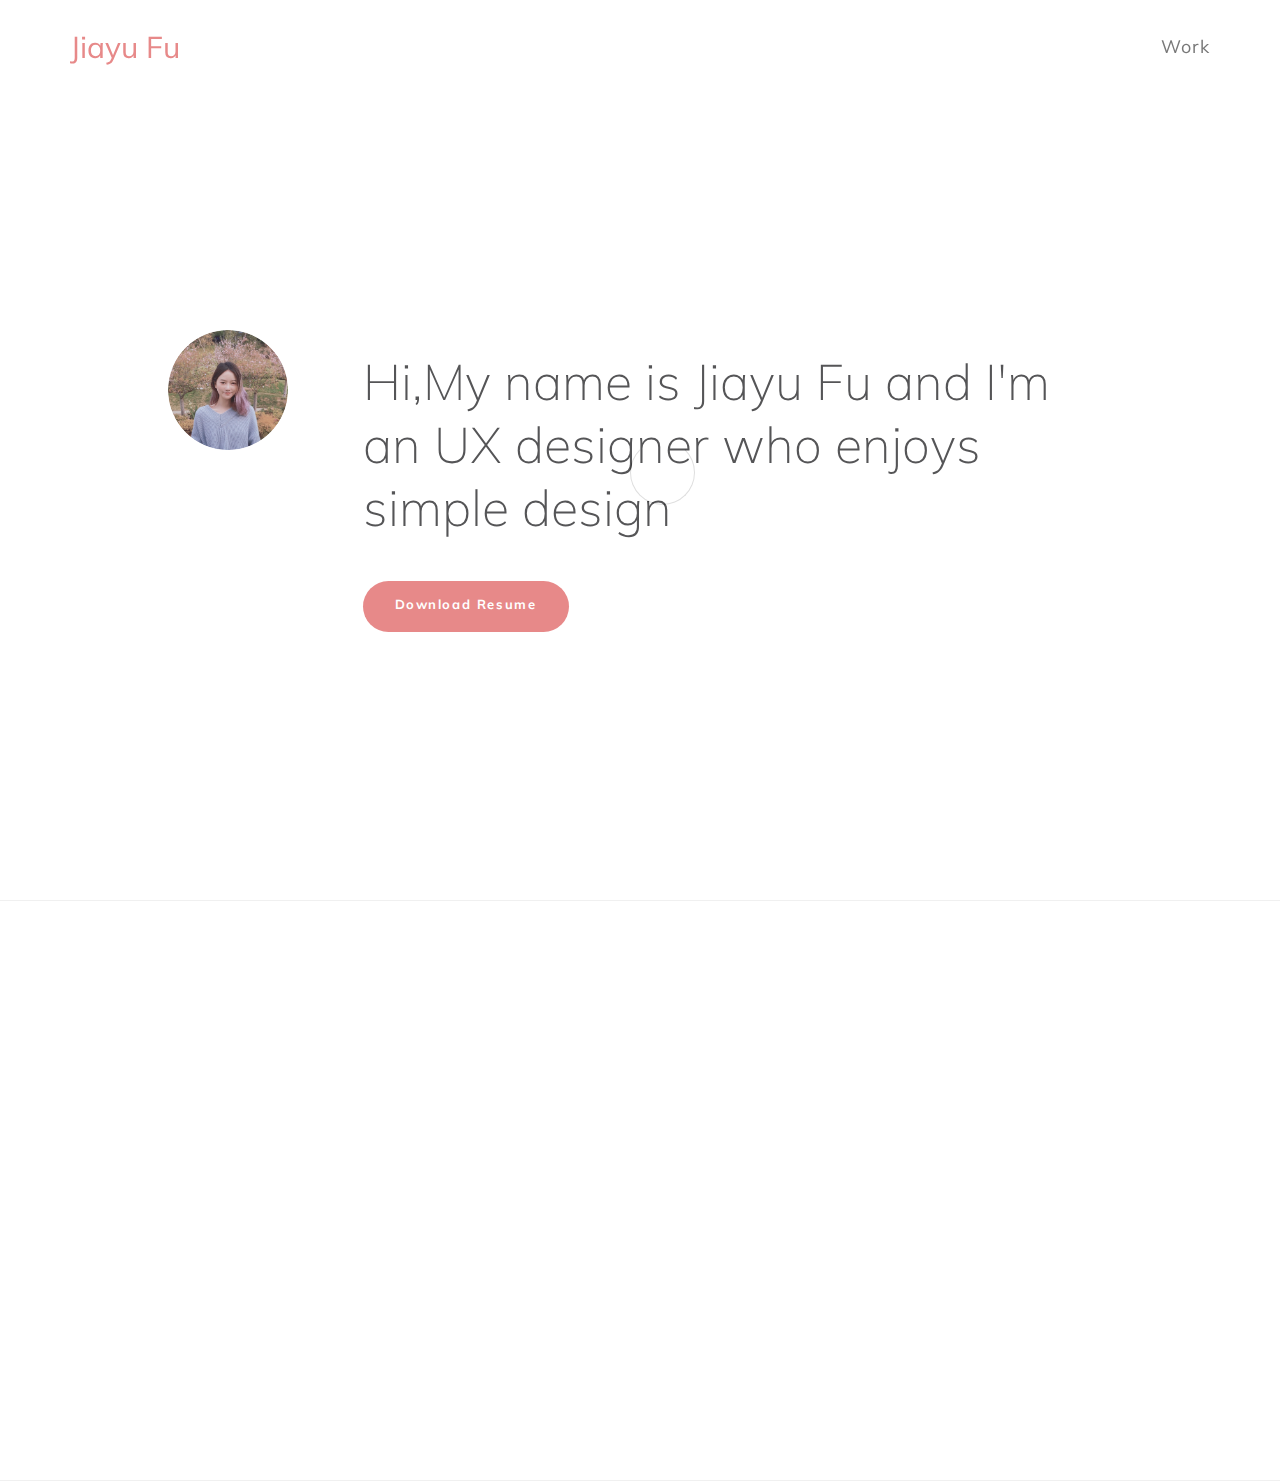
==== index.html @ b79676eb "good" ====
<!DOCTYPE html>
<html lang="en">
<head>

<meta charset="UTF-8">

<title>Jiayu Fu</title>

<meta http-equiv="X-UA-Compatible" content="IE=Edge">
<meta name="description" content="Personal Website Template">
<meta name="keywords" content="Personal, Website Template, Minimal HTML Template, Freelancer">
<meta name="author" content="khai tawng">
<meta name="viewport" content="width=device-width, initial-scale=1, maximum-scale=1">

<link rel="stylesheet" href="css/bootstrap.min.css">
<link rel="stylesheet" href="css/animate.css">
<link rel="stylesheet" href="css/magnific-popup.css">
<link rel="stylesheet" href="css/font-awesome.min.css">

<!-- Main css -->
<link rel="stylesheet" href="css/style.css">

</head>
<body data-spy="scroll" data-target=".navbar-collapse" data-offset="50">

<!-- PRE LOADER -->
<div class="preloader">
     <div class="spinner">
          <span class="spinner-rotate"></span>
     </div>
</div>


<!-- NAVIGATION SECTION -->
<div class="navbar custom-navbar navbar-fixed-top" role="navigation">
     <div class="container">

          <div class="navbar-header">
               <button class="navbar-toggle" data-toggle="collapse" data-target=".navbar-collapse">
                    <span class="icon icon-bar"></span>
                    <span class="icon icon-bar"></span>
                    <span class="icon icon-bar"></span>
               </button>
               <!-- lOGO TEXT HERE -->
               <a href="index.html" class="navbar-brand">Jiayu Fu</a>
          </div>

          <div class="collapse navbar-collapse">
               <ul class="nav navbar-nav navbar-right">
                    <li><a class="smoothScroll" href="#work">Work</a></li>
                    <!--<li><a class="smoothScroll" href="#about">resume</a></li>-->
               </ul>
          </div>

     </div>
</div>


<!-- HOME SECTION -->
<section id="home">

     <div class="container">
          <div class="row">
               <div class="col-md-offset-1 col-md-2 col-sm-3">
                    <img src="images/Mask Group.png" class="wow fadeInUp img-responsive img-circle" data-wow-delay="0.2s" alt="about image">
               </div>

               <div class="col-md-8 col-sm-8">
                    <h1 class="wow fadeInUp" data-wow-delay="0.6s">Hi,My name is Jiayu Fu and I'm an UX designer who enjoys simple design</h1>
                    <a href="JiayuFu resume2.pdf" class="wow fadeInUp btn btn-default section-btn" data-wow-delay="1s">Download Resume</a>
               </div>

          </div>
     </div>
</section>





<!-- WORK SECTION -->
<section id="work">
     <div class="container">
          <div class="row">

               <div class="col-md-12 col-sm-12">
                    <div class="wow fadeInUp section-title" data-wow-delay="0.2s">
                         <h2>My Works</h2>
                    </div>
               </div>

               <div class="wow fadeInUp col-md-3 col-sm-6" data-wow-delay="0.4s">
                    <!-- WORK THUMB -->
                    <div class="work-thumb">
                         <a href="starbucksapp.html">
                              <img src="images/MacBook Pro - 30 copy.png" class="img-responsive" alt="Work">
                         </a>
                    </div>
                    <h4>Starbucks Mobiel App</h4>
                    <p>Optimize the Loyalty Program Details Page</p>
               </div>

               <div class="wow fadeInUp col-md-3 col-sm-6" data-wow-delay="0.6s">
                    <!-- WORK THUMB -->
                    <div class="work-thumb">
                         <a href="images/MacBook Pro - 29 copy.png" class="image-popup">
                              <img src="images/MacBook Pro - 29 copy.png" class="img-responsive" alt="Work">
                         </a>
                    </div>
                    <h4>Outlook Mobiel App</h4>
                    <p>Add Sorting Options</p>
               </div>

               <div class="wow fadeInUp col-md-3 col-sm-6" data-wow-delay="0.8s">
                    <!-- WORK THUMB -->
                    <div class="work-thumb1">
                         <a>
                             <img src="images/MacBook Pro - 31 copy.png" class="img-responsive" alt="Work">
                         </a>
                    </div>
                    <h4>Live Class App</h4>
                    <p>Improve Students Engagement in a Mass Lecture </p>
                    <h6>In Progress</h6>
               </div>
          </div>
     </div>
</section>





<!-- SCRIPTS -->
<script src="js/jquery.js"></script>
<script src="js/bootstrap.min.js"></script>
<script src="js/smoothscroll.js"></script>
<script src="js/jquery.magnific-popup.min.js"></script>
<script src="js/magnific-popup-options.js"></script>
<script src="js/wow.min.js"></script>
<script src="js/custom.js"></script>

</body>
</html>
---- css/style.css ----
@import url('https://fonts.googleapis.com/css?family=Muli:200,300,400');

body {
  background: #ffffff;
  font-family: 'Muli', sans-serif;
  font-style: normal;
  font-weight: 300;
  overflow-x: hidden;
}

html, body {
  width: 100%;
  height: 100%;
}



/*---------------------------------------
  Typorgraphy              
-----------------------------------------*/

h1,h2,h3,h4,h5,h6 {
  font-style: normal;
  font-weight: 200;
  letter-spacing: 0px;
}

h1 {
  color: #3d3d3f;
  font-size: 50px;
  line-height: normal;
}

h2 {
  color: #575757;
  font-size: 40px;
  line-height: 52px;
  margin-top: 0px;
}

h4 {
  color: #525151;
  font-size: 16px;
  font-weight: bold;
}

h6 {
  color:#656565
}

p {
    color: #65b5ee;
    font-size: 16px;
    font-weight: 300;
    line-height: 25px;
    letter-spacing: 0.2px;
}

strong, span {
  color: #878787;
  font-weight: normal;
}



/*---------------------------------------
  Buttons               
-----------------------------------------*/

.section-btn {
  background: #e47878;
  border: none;
  border-radius: 50px;
  color: #ffffff;
  font-size: 13px;
  font-weight: bold;
  letter-spacing: 1.6px;
  padding: 14px 32px 18px 32px;
  margin-top: 32px;
  -webkit-transition: all ease-in-out 0.4s;
  transition: all ease-in-out 0.4s;
}

.section-btn:focus,
.section-btn:hover {
  background: #000000;
  color: #ffffff;
}

.copyrights{
	text-indent:-9999px;
	height:0;
	line-height:0;
	font-size:0;
	overflow:hidden;
}

/*---------------------------------------
    General               
-----------------------------------------*/

html{
  -webkit-font-smoothing: antialiased;
}

a {
  color: #575757;
  -webkit-transition: 0.5s;
  transition: 0.5s;
  text-decoration: none !important;
}

a:hover, a:active, a:focus {
  color: #000000;
  outline: none;
}

* {
  -webkit-box-sizing: border-box;
  box-sizing: border-box;
}

*:before,
*:after {
  -webkit-box-sizing: border-box;
  box-sizing: border-box;
}

.section-title {
  margin: 0;
  padding-bottom: 32px;
}

#about, #work,
#contact {
  position: relative;
  padding-top: 80px;
  padding-bottom: 80px;
}

#about img, #team img {
  border-radius: 5px;
}

#work {
  border-top: 1px solid #f0f0f0;
  border-bottom: 0.2px solid #f0f0f0;
}

#contact {
  text-align: center;
}



/*---------------------------------------
  Pre loader section              
-----------------------------------------*/

.preloader {
  position: fixed;
  top: 0;
  left: 0;
  width: 100%;
  height: 100%;
  z-index: 99999;
  display: flex;
  flex-flow: row nowrap;
  justify-content: center;
  align-items: center;
  background: none repeat scroll 0 0 #ffffff;
}

.spinner {
  border: 1px solid transparent;
  border-radius: 5px;
  position: relative;
}

.spinner:before {
  content: '';
  box-sizing: border-box;
  position: absolute;
  top: 50%;
  left: 50%;
  width: 65px;
  height: 65px;
  margin-top: -10px;
  margin-left: -10px;
  border-radius: 50%;
  border: 1px solid #000000;
  border-top-color: #f9f9f9;
  animation: spinner .9s linear infinite;
}

@-webkit-@keyframes spinner {
  to {transform: rotate(360deg);}
}

@keyframes spinner {
  to {transform: rotate(360deg);}
}



/*---------------------------------------
  Navigation section              
-----------------------------------------*/

.custom-navbar {
  border: none;
  margin-bottom: 0;
  background-color: #ffffff;
  padding-top: 22px;
}

.custom-navbar .navbar-brand {
  color: #e47878;
  font-weight: normal;
  font-size: 30px;
}

.custom-navbar .nav li a {
  font-size: 18px;
  font-weight: normal;
  color: #656565;
  letter-spacing: 1px;
  -webkit-transition: all ease-in-out 0.4s;
  transition: all ease-in-out 0.4s;
  padding: 0;
  margin: 15px;
}

.custom-navbar .navbar-nav > li > a:hover,
.custom-navbar .navbar-nav > li > a:focus {
  background-color: transparent;
  color: #e47878;
}

.custom-navbar .navbar-nav li a:after {
  content: "";
  position: absolute;
  display: block;
  width: 0px;
  height: 2px;
  margin: auto;
  background: transparent;
  transition: width .3s ease, background-color .3s ease;
}

.custom-navbar .navbar-nav li a:hover:after,
.custom-navbar .nav li.active > a:after {
  background: #e47878;
  color: #ffffff;
  width: 100%;
}

.custom-navbar .nav li.active > a {
  background-color: transparent;
  color: #454545;
}

.custom-navbar .navbar-toggle {
  border: none;
  padding-top: 12px;
}

.custom-navbar .navbar-toggle {
  background-color: transparent;
}

.custom-navbar .navbar-toggle .icon-bar {
  background: #000000;
  border-color: transparent;
}

@media(min-width:768px) {
    .custom-navbar {
      border-bottom: 0;
      background: 0 0; 
    }
    .custom-navbar.top-nav-collapse {
      background: #ffffff;
      box-shadow:0 40px 100px rgba(0,0,0,.2);
      padding: 10px 0;
    }

}



/*---------------------------------------
  Home section              
-----------------------------------------*/

#home {
  display: -webkit-box;
  display: -webkit-flex;
   display: -ms-flexbox;
  display: flex;
  -webkit-box-align: center;
  -webkit-align-items: center;
  -ms-flex-align: center;
   align-items: center;
  height: 100vh;
  position: relative;
  padding-top: 62px;
}

#home img {
  width: 120px;
  height: 120px;
}



/*---------------------------------------
  About section              
-----------------------------------------*/

#about .section-title {
  padding-bottom: 16px;
}

#about .col-md-4 a {
  width: 100px;
  height: 100px;
  display: inline-block;
  margin: 6px 6px 0px 0;
}

#about .about-thumb {
  margin-top: 22px;
}

#about .about-thumb strong {
  font-weight: normal;
  display: block;
  padding-top: 4px;
}





/*---------------------------------------
  Work section              
-----------------------------------------*/
#work {
  padding-left: 100px;
  padding-bottom: 100px;
  padding-top:100px;
}

#work .work-thumb {
  border-radius: 5px;
  margin-bottom: 15px;
  padding: 0;
  overflow: hidden;
  position: relative;
  top: 0;
  -webkit-transition: all ease-in-out 0.4s;
  transition: all ease-in-out 0.4s;
  
}

#work .work-thumb:hover {
  background: #ffffff;
  box-shadow: 0px 16px 22px 0px rgba(90, 91, 95, 0.3);
  top: -5px;
}


#work .work-thumb img {
  border-radius: 5px;


}







/*---------------------------------------
  Social icon             
-----------------------------------------*/

.social-icon {
  position: relative;
  padding: 0;
  margin: 0;
}

.social-icon li {
  display: inline-block;
  list-style: none;
}

.social-icon li a {
  background: #292929;
  border-radius: 100%;
  color: #ffffff;
  cursor: pointer;
  font-size: 16px;
  text-decoration: none;
  transition: all 0.4s ease-in-out;
  width: 30px;
  height: 30px;
  line-height: 30px;
  text-align: center;
  vertical-align: middle;
  position: relative;
  margin: 20px 6px 10px 6px;
}

.social-icon li a:hover {
  background: #d7b065;
  transform: scale(1.1);
}


/*---------------------------------------
  Mobile Responsive styles              
-----------------------------------------*/

@media (min-width: 768px) and (max-width: 1024px) {
  #home {
    height: 50vh;
  }
}

@media (min-width: 667px) and (max-width: 767px) {
  #home {
    height: 140vh;
  }
}

@media (min-width: 568px) and (max-width: 665px) {
  #home {
    height: 190vh;
  }
}

@media (max-width: 980px) {

 h1 {font-size: 33px;}

 #work .work-thumb {
  margin-top: 30px;
 }

}


@media (max-width: 768px) {

  h1 {
    font-size: 30px;
    line-height: normal;
  }

  h2  {font-size: 30px;}

  .custom-navbar {
    background-color: #ffffff;
    box-shadow:0 40px 100px rgba(0,0,0,.2);
    padding-top: 0px;
    padding-bottom: 5px;
  }

  .custom-navbar .nav {
    padding-bottom: 10px;
  }

  .custom-navbar .nav li a {
    display: inline-block;
    margin-bottom: 5px;
  }

}


@media (max-width: 580px) {

  #about .about-thumb {
    margin-top: 0px;
  }

  .about-thumb .social-icon {
    margin-bottom: 15px;
  }

}


@media (max-width: 357px) {

  h1 {
    font-size: 28px;
  }

  #about .col-md-4 a {
    width: 85px;
    height: 85px;
  }

}
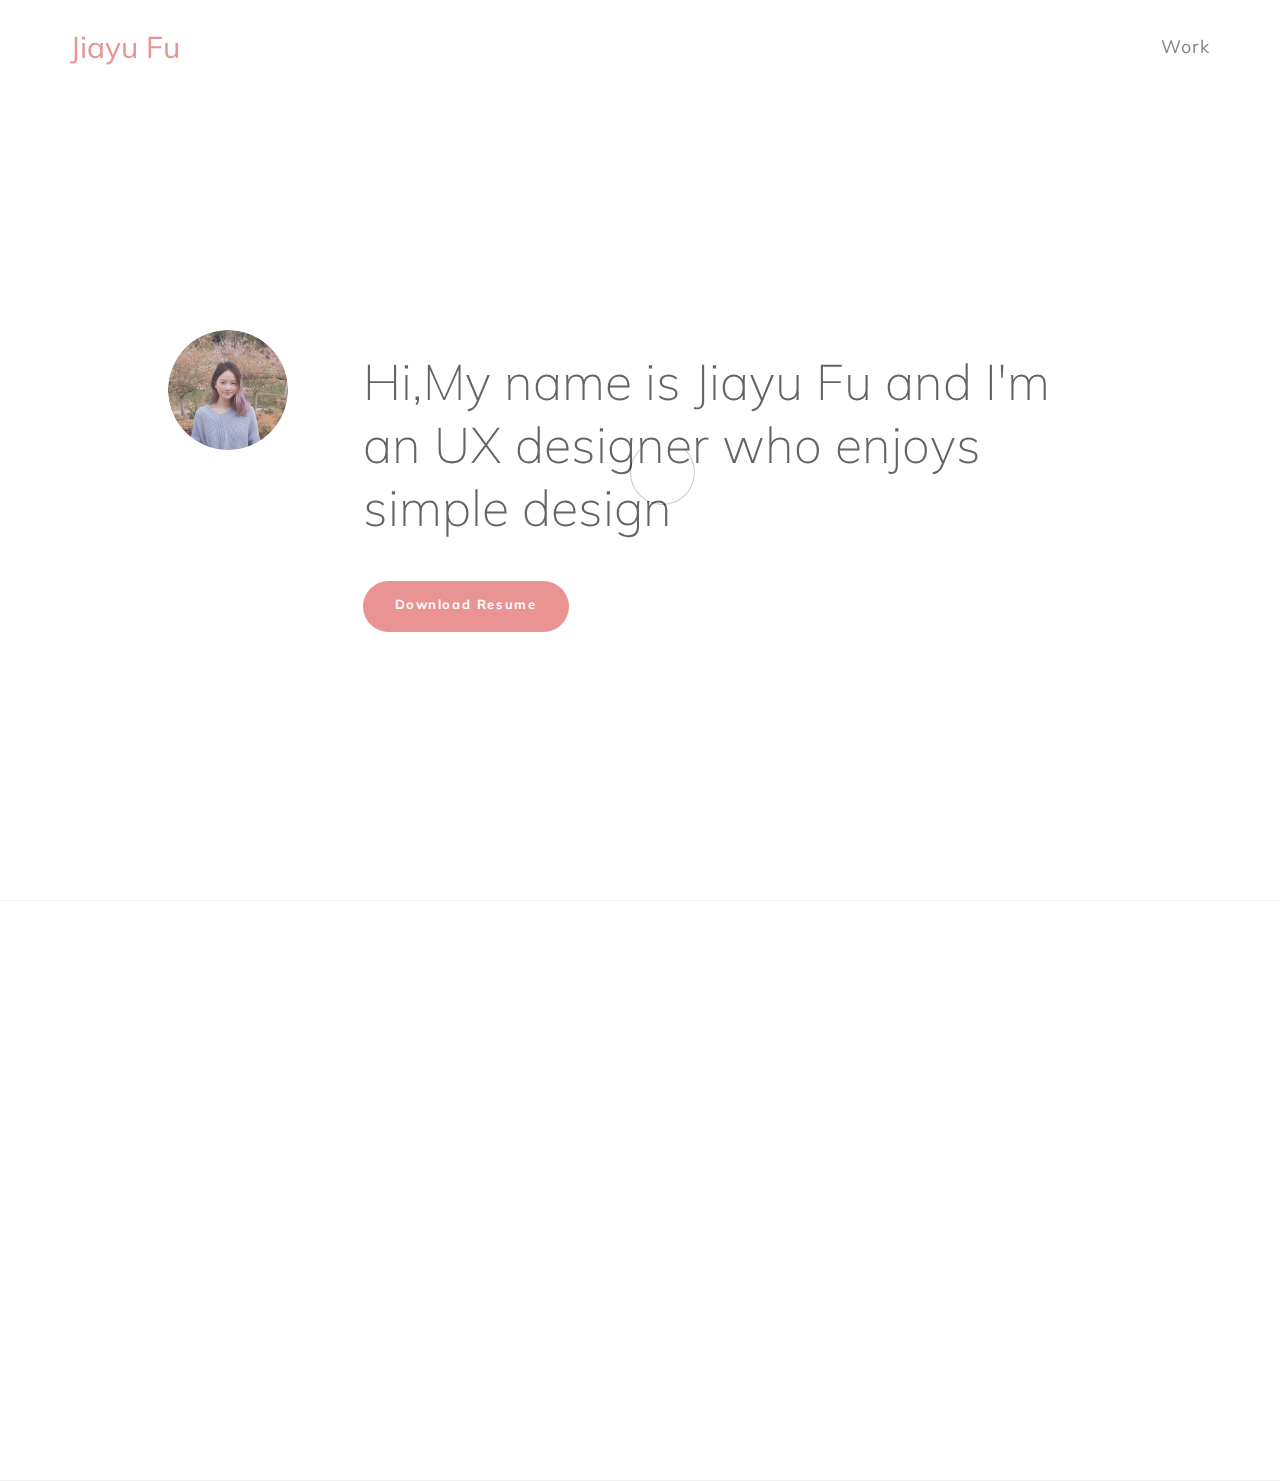
==== commit a6cb320a: "hh" ====
--- a/index.html
+++ b/index.html
@@ -96,18 +96,18 @@
                               <img src="images/MacBook Pro - 30 copy.png" class="img-responsive" alt="Work">
                          </a>
                     </div>
-                    <h4>Starbucks Mobiel App</h4>
+                    <h4>Starbucks Mobile App</h4>
                     <p>Optimize the Loyalty Program Details Page</p>
                </div>
 
                <div class="wow fadeInUp col-md-3 col-sm-6" data-wow-delay="0.6s">
                     <!-- WORK THUMB -->
                     <div class="work-thumb">
-                         <a href="images/MacBook Pro - 29 copy.png" class="image-popup">
+                         <a href="outlookapp.html">
                               <img src="images/MacBook Pro - 29 copy.png" class="img-responsive" alt="Work">
                          </a>
                     </div>
-                    <h4>Outlook Mobiel App</h4>
+                    <h4>Outlook Mobile App</h4>
                     <p>Add Sorting Options</p>
                </div>
 
@@ -118,7 +118,7 @@
                              <img src="images/MacBook Pro - 31 copy.png" class="img-responsive" alt="Work">
                          </a>
                     </div>
-                    <h4>Live Class App</h4>
+                    <h4>Live Class Mobile App</h4>
                     <p>Improve Students Engagement in a Mass Lecture </p>
                     <h6>In Progress</h6>
                </div>
--- a/css/style.css
+++ b/css/style.css
@@ -377,6 +377,7 @@
 
 
 }
+
 
 
 
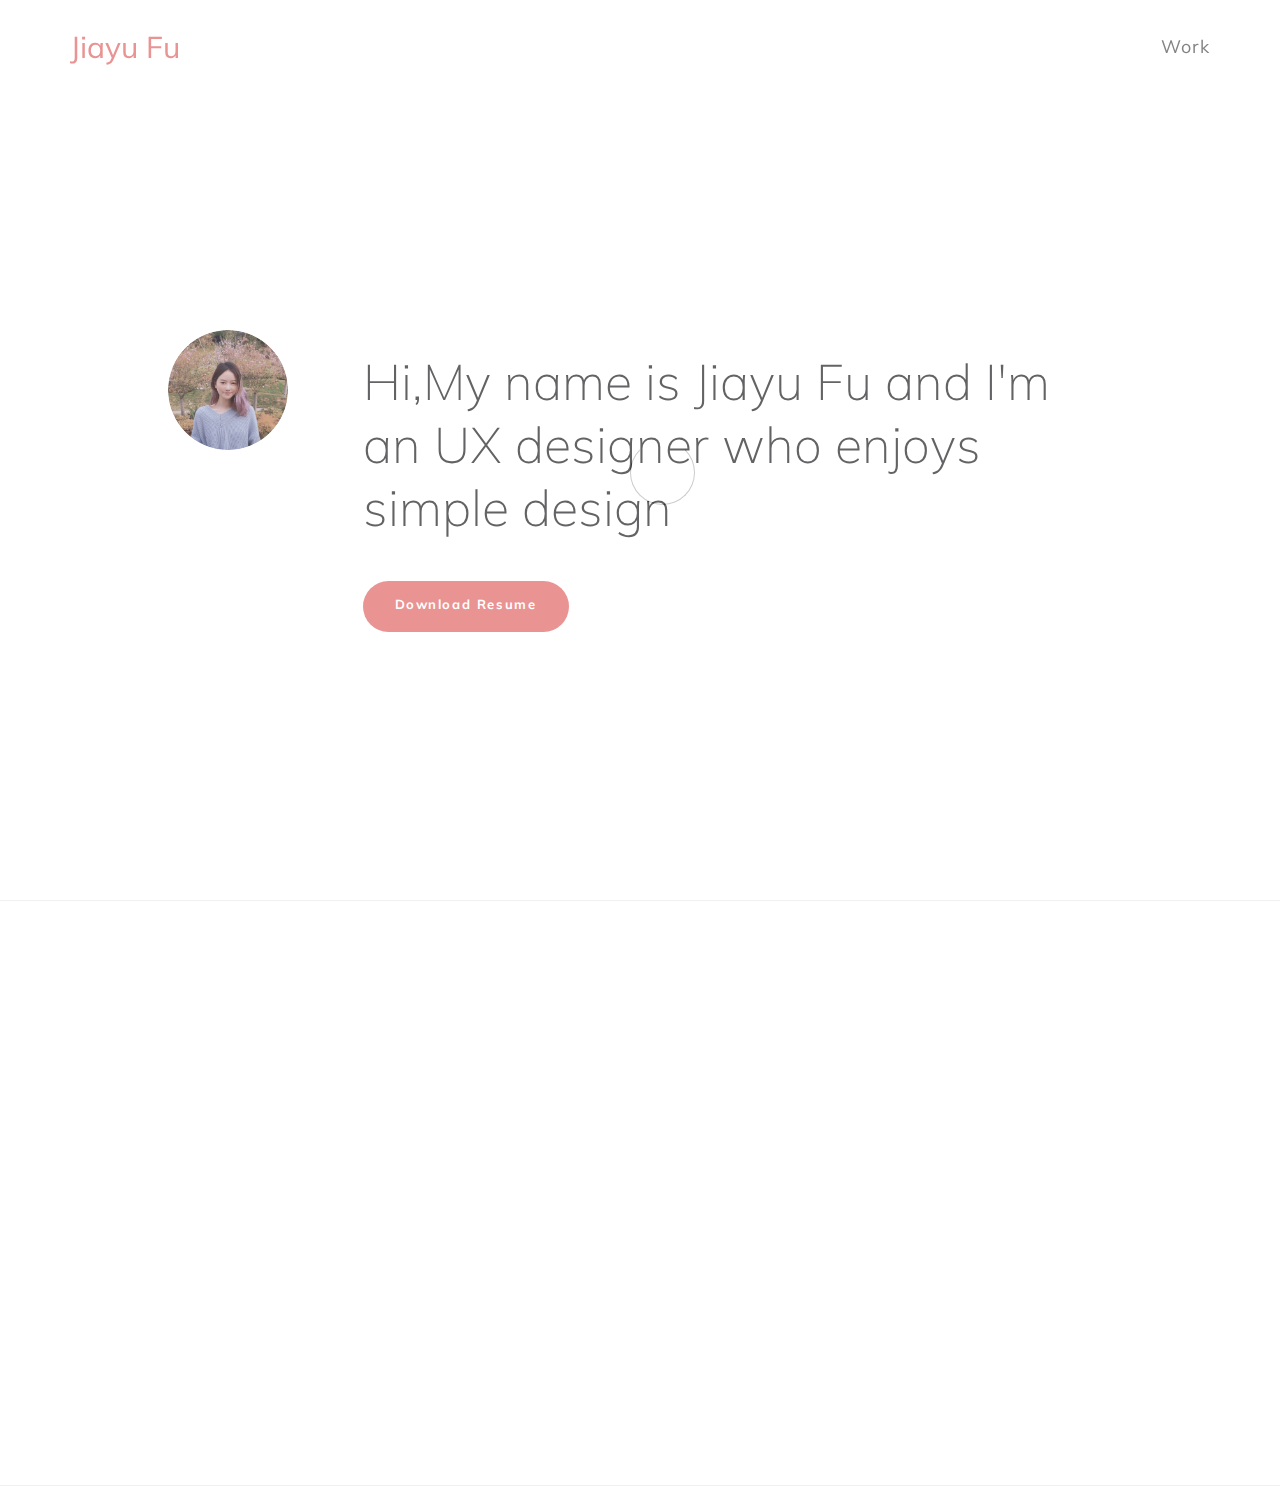
==== commit 6667044b: "." ====
--- a/index.html
+++ b/index.html
@@ -98,6 +98,7 @@
                     </div>
                     <h4>Starbucks Mobile App</h4>
                     <p>Optimize the Loyalty Program Details Page</p>
+                    <h6>Client Project</h6>
                </div>
 
                <div class="wow fadeInUp col-md-3 col-sm-6" data-wow-delay="0.6s">
@@ -109,6 +110,7 @@
                     </div>
                     <h4>Outlook Mobile App</h4>
                     <p>Add Sorting Options</p>
+                    <h6>Personal Project</h6>
                </div>
 
                <div class="wow fadeInUp col-md-3 col-sm-6" data-wow-delay="0.8s">
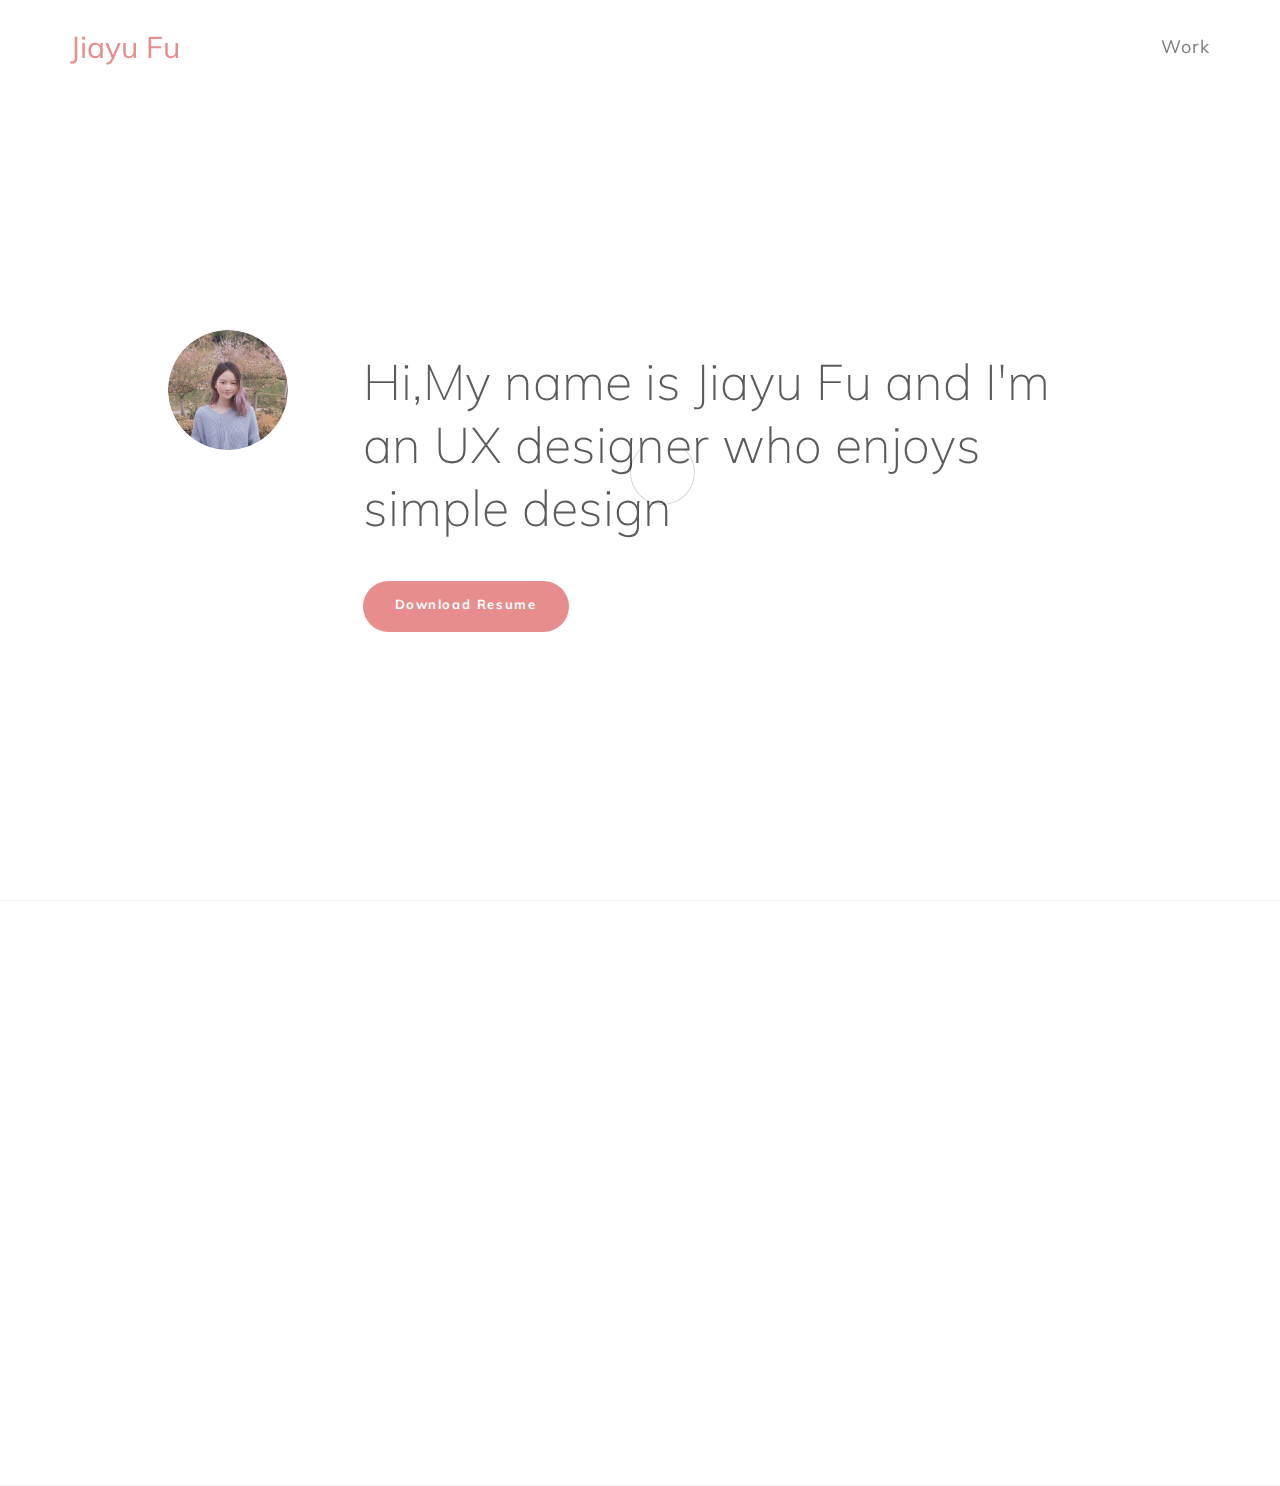
==== commit 8506f71b: "." ====
--- a/index.html
+++ b/index.html
@@ -36,10 +36,11 @@
      <div class="container">
 
           <div class="navbar-header">
-               <button class="navbar-toggle" data-toggle="collapse" data-target=".navbar-collapse">
-                    <span class="icon icon-bar"></span>
-                    <span class="icon icon-bar"></span>
-                    <span class="icon icon-bar"></span>
+               <button class="navbar-toggle"  data-target=".navbar-collapse">
+                    <ul class="nav navbar-nav navbar-right">
+                         <li><a class="smoothScroll" href="#work">Work</a></li>
+                         <!--<li><a class="smoothScroll" href="#about">resume</a></li>-->
+                    </ul>
                </button>
                <!-- lOGO TEXT HERE -->
                <a href="index.html" class="navbar-brand">Jiayu Fu</a>
--- a/css/style.css
+++ b/css/style.css
@@ -276,17 +276,19 @@
 }
 
 @media(min-width:768px) {
-    .custom-navbar {
-      border-bottom: 0;
-      background: 0 0; 
-    }
-    .custom-navbar.top-nav-collapse {
-      background: #ffffff;
-      box-shadow:0 40px 100px rgba(0,0,0,.2);
-      padding: 10px 0;
-    }
-
-}
+  .custom-navbar {
+    border-bottom: 0;
+    background: 0 0; 
+  }
+  .custom-navbar.top-nav-collapse {
+    background: transparent;
+    box-shadow:0 40px 100px rgba(0,0,0,.2);
+    padding: 10px 0;
+  }
+
+}
+
+
 
 
 
@@ -465,22 +467,12 @@
 
   h2  {font-size: 30px;}
 
-  .custom-navbar {
-    background-color: #ffffff;
-    box-shadow:0 40px 100px rgba(0,0,0,.2);
-    padding-top: 0px;
-    padding-bottom: 5px;
-  }
-
-  .custom-navbar .nav {
-    padding-bottom: 10px;
-  }
+  
 
   .custom-navbar .nav li a {
     display: inline-block;
     margin-bottom: 5px;
   }
-
 }
 
 
@@ -509,3 +501,4 @@
   }
 
 }
+
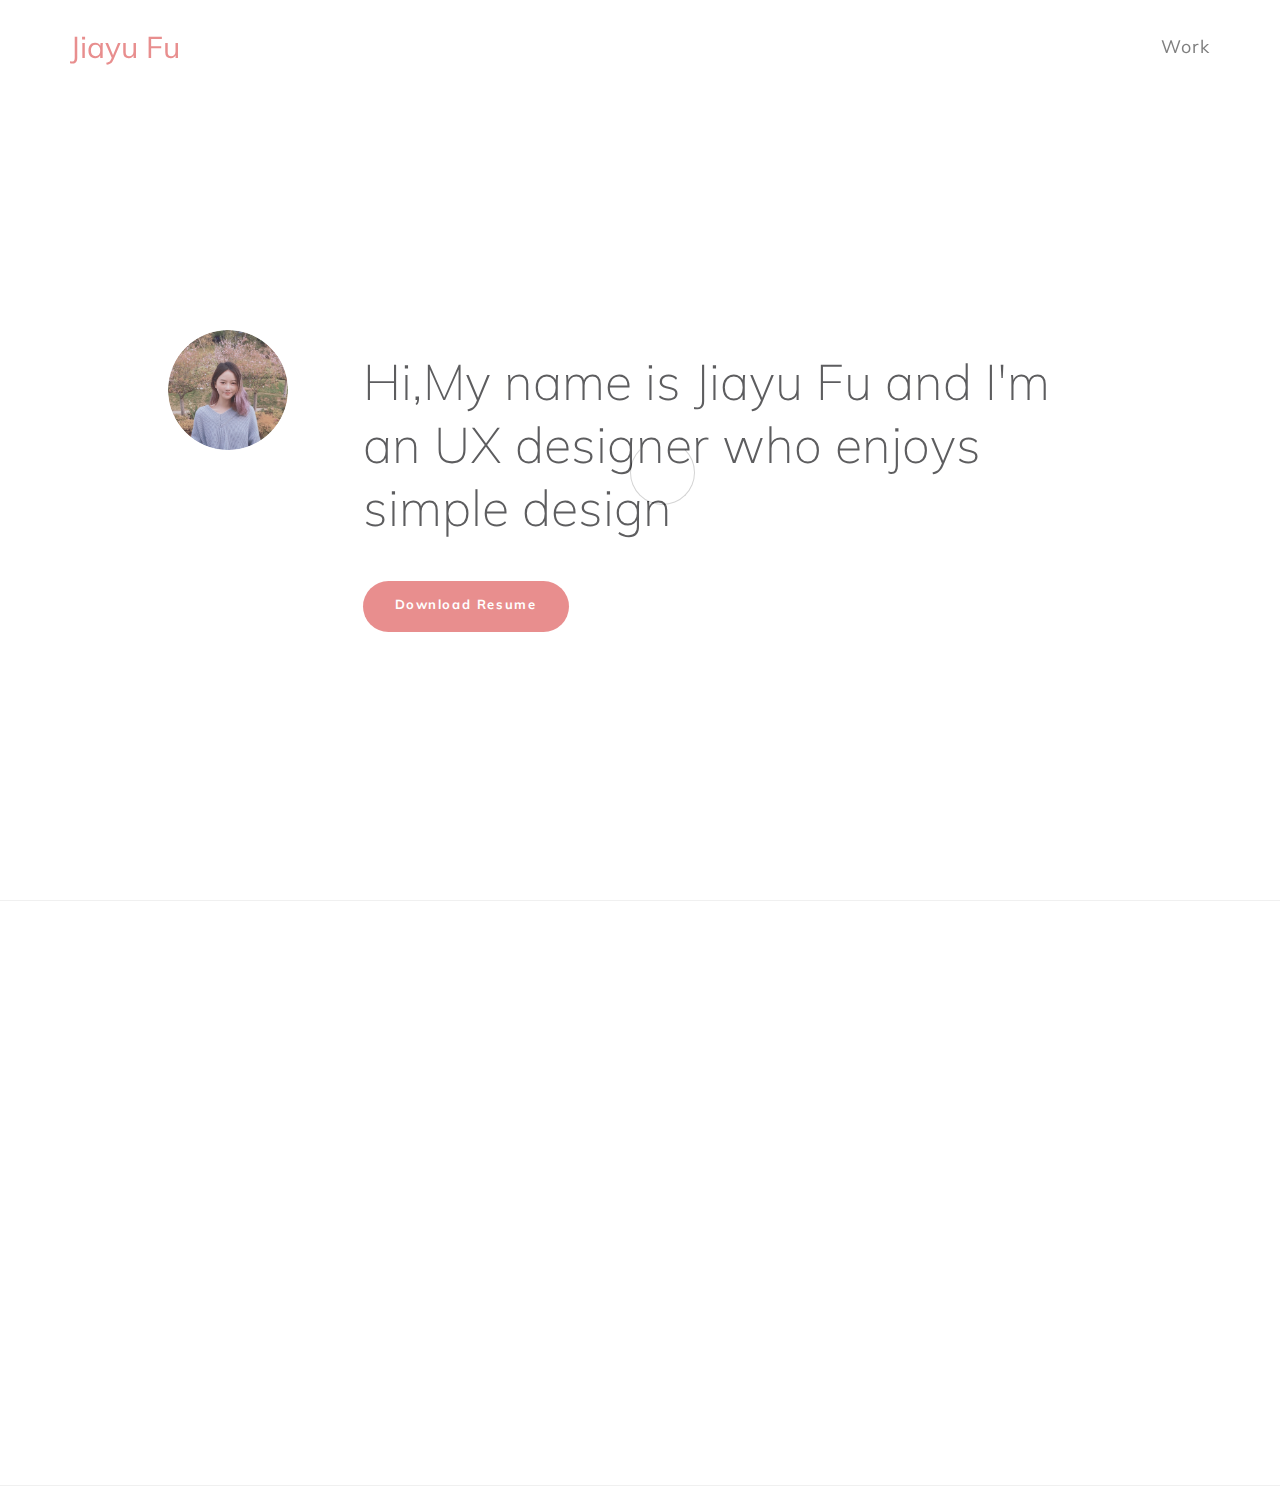
==== commit 79b687f0: "." ====
--- a/index.html
+++ b/index.html
@@ -39,7 +39,6 @@
                <button class="navbar-toggle"  data-target=".navbar-collapse">
                     <ul class="nav navbar-nav navbar-right">
                          <li><a class="smoothScroll" href="#work">Work</a></li>
-                         <!--<li><a class="smoothScroll" href="#about">resume</a></li>-->
                     </ul>
                </button>
                <!-- lOGO TEXT HERE -->
--- a/css/style.css
+++ b/css/style.css
@@ -467,7 +467,16 @@
 
   h2  {font-size: 30px;}
 
-  
+  .custom-navbar {
+    background-color: #ffffff;
+    box-shadow:0 40px 100px rgba(0,0,0,.2);
+    padding-top: 0px;
+    padding-bottom: 5px;
+  }
+
+  .custom-navbar .nav {
+    padding-bottom: 10px;
+  }
 
   .custom-navbar .nav li a {
     display: inline-block;
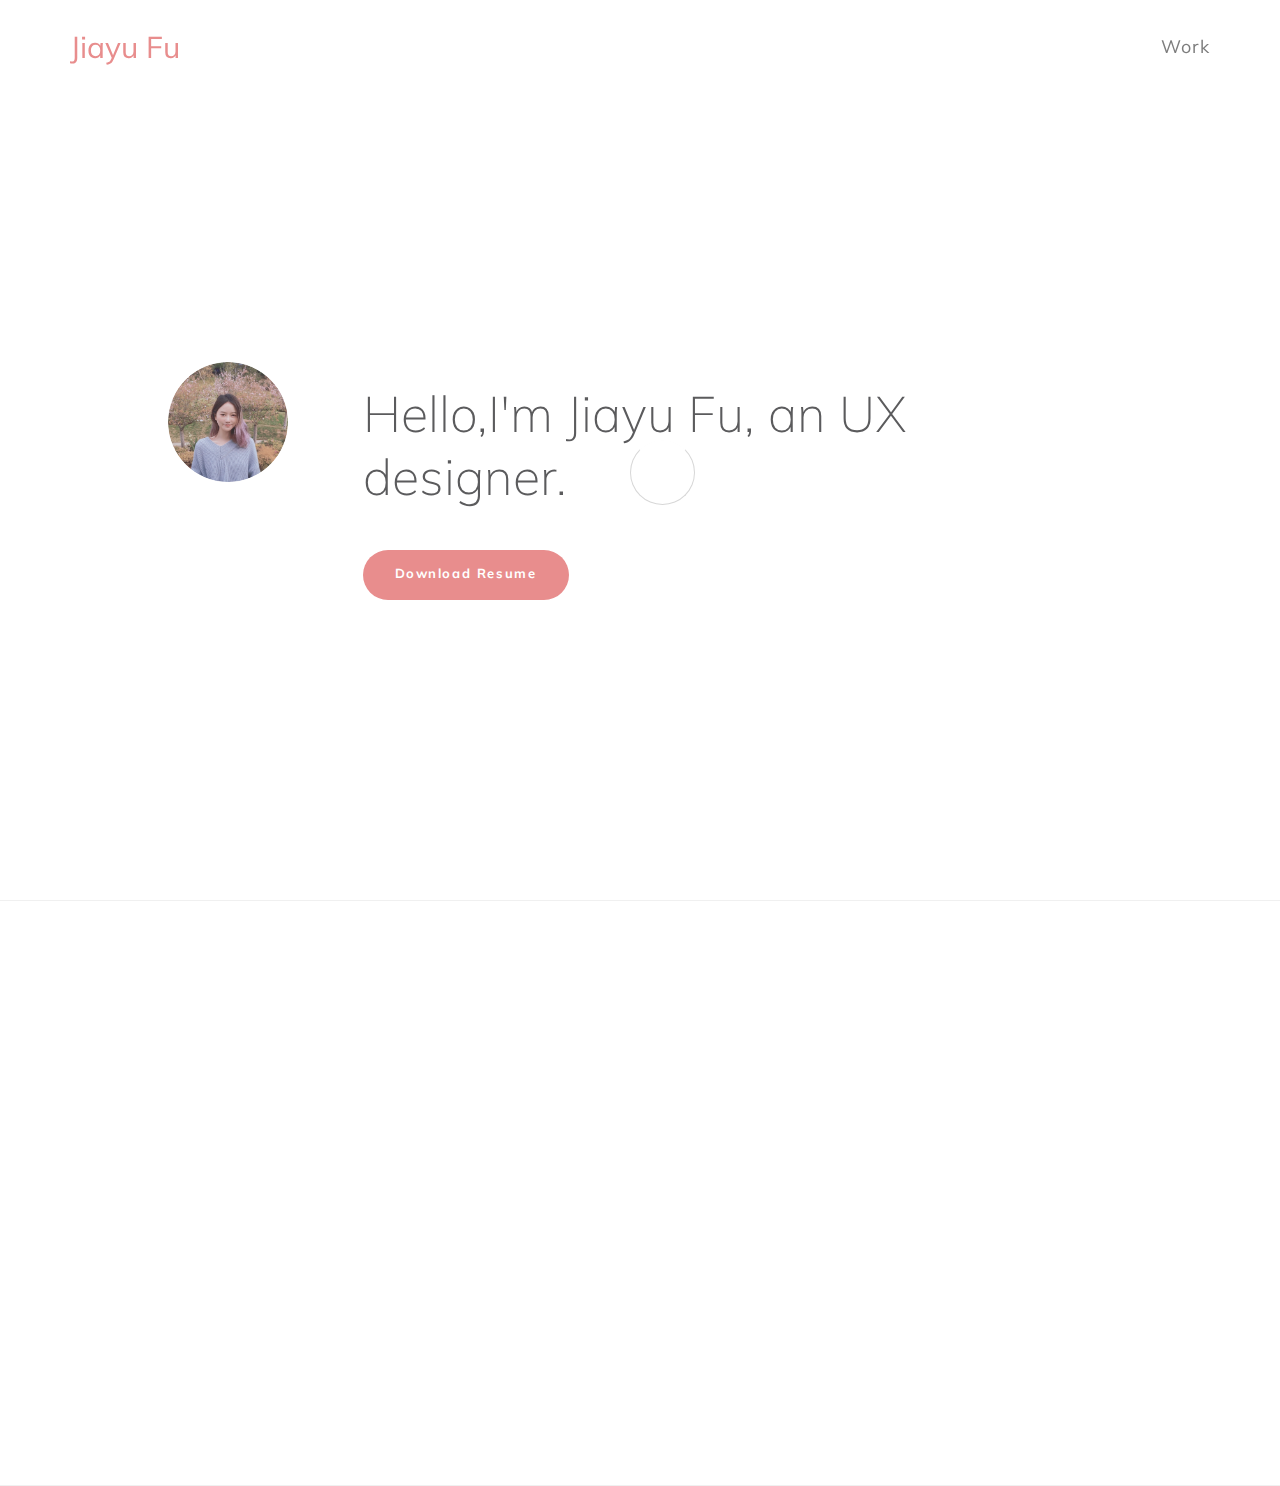
==== commit 04b87725: "..." ====
--- a/index.html
+++ b/index.html
@@ -66,7 +66,7 @@
                </div>
 
                <div class="col-md-8 col-sm-8">
-                    <h1 class="wow fadeInUp" data-wow-delay="0.6s">Hi,My name is Jiayu Fu and I'm an UX designer who enjoys simple design</h1>
+                    <h1 class="wow fadeInUp" data-wow-delay="0.6s">Hello,I'm Jiayu Fu, an UX designer.  </h1>
                     <a href="JiayuFu resume2.pdf" class="wow fadeInUp btn btn-default section-btn" data-wow-delay="1s">Download Resume</a>
                </div>
 
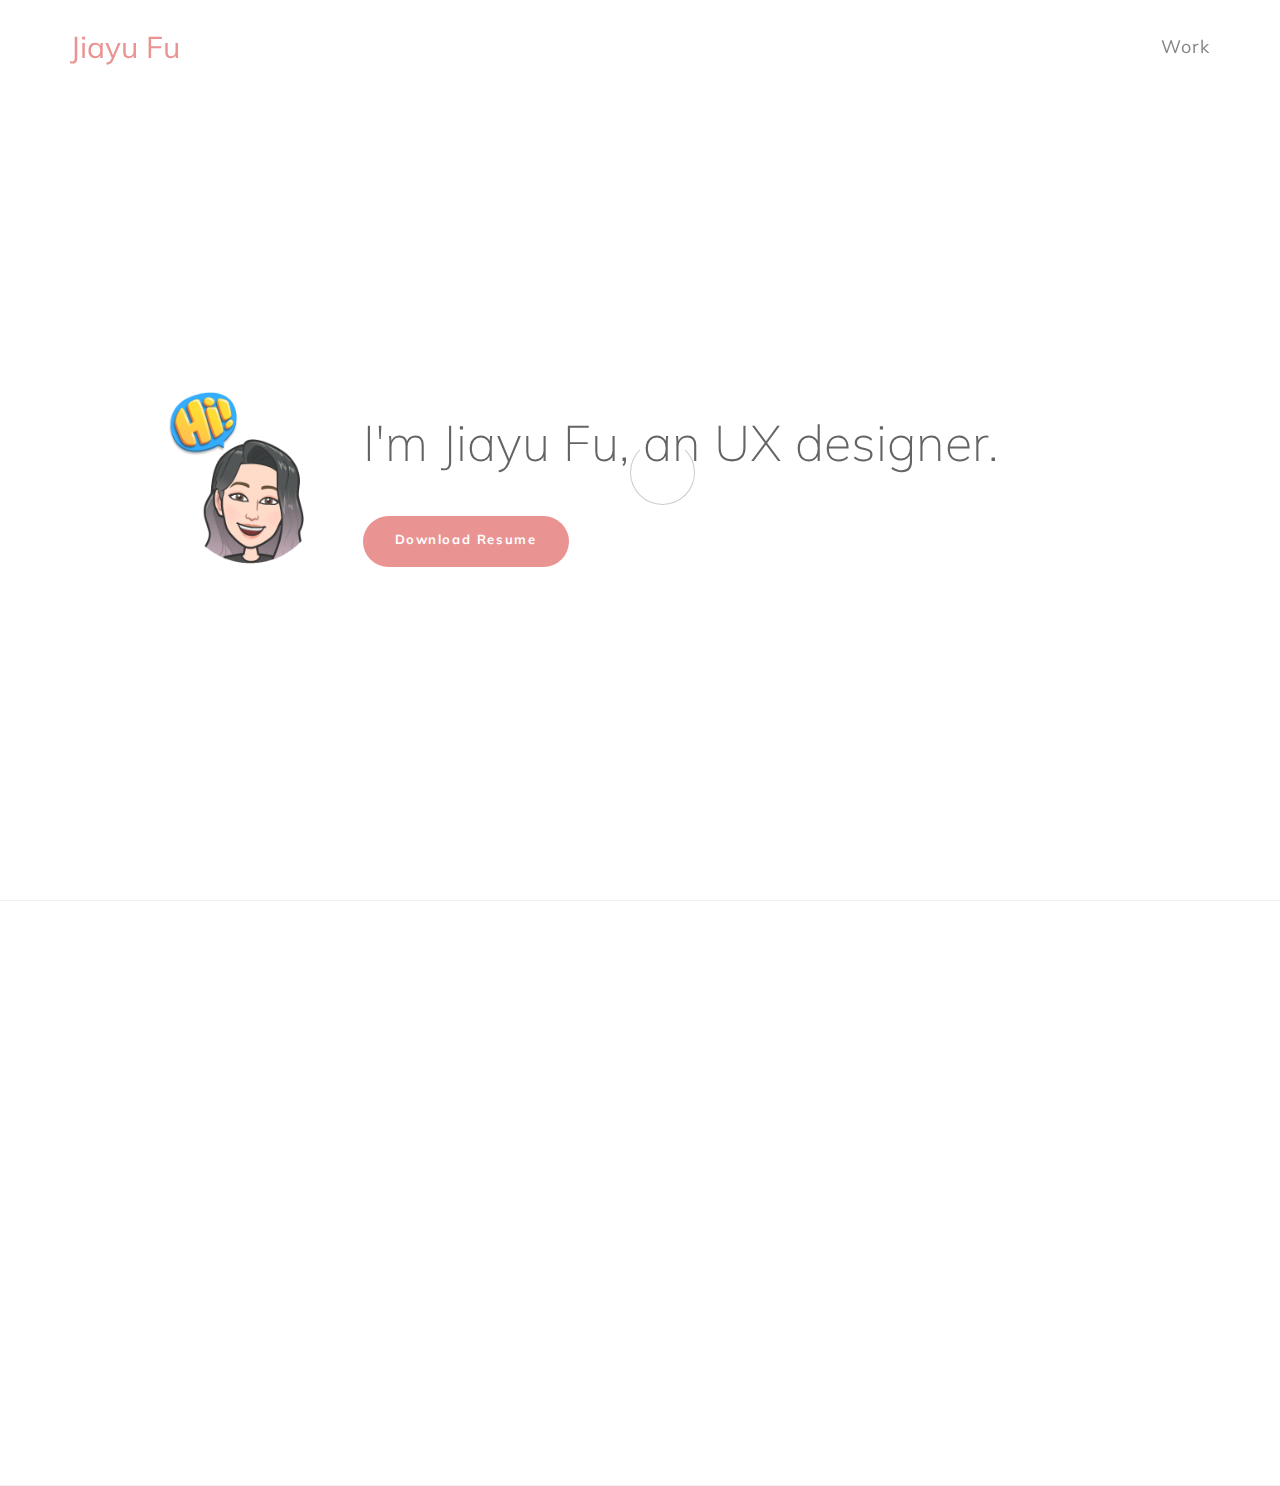
==== commit cb29ce2c: "。。" ====
--- a/index.html
+++ b/index.html
@@ -62,11 +62,11 @@
      <div class="container">
           <div class="row">
                <div class="col-md-offset-1 col-md-2 col-sm-3">
-                    <img src="images/Mask Group.png" class="wow fadeInUp img-responsive img-circle" data-wow-delay="0.2s" alt="about image">
+                    <img src="732eaa6e-2db0-48dc-b8d8-4484ec74e70f-449442b3-faef-4bd1-9802-9cee99941b9a-v1.png" class="wow fadeInUp img-responsive " data-wow-delay="0.2s" alt="about image">
                </div>
 
                <div class="col-md-8 col-sm-8">
-                    <h1 class="wow fadeInUp" data-wow-delay="0.6s">Hello,I'm Jiayu Fu, an UX designer.  </h1>
+                    <h1 class="wow fadeInUp" data-wow-delay="0.6s">I'm Jiayu Fu, an UX designer.  </h1>
                     <a href="JiayuFu resume2.pdf" class="wow fadeInUp btn btn-default section-btn" data-wow-delay="1s">Download Resume</a>
                </div>
 
--- a/css/style.css
+++ b/css/style.css
@@ -311,8 +311,8 @@
 }
 
 #home img {
-  width: 120px;
-  height: 120px;
+  width: 300px;
+  height: 180px;
 }
 
 
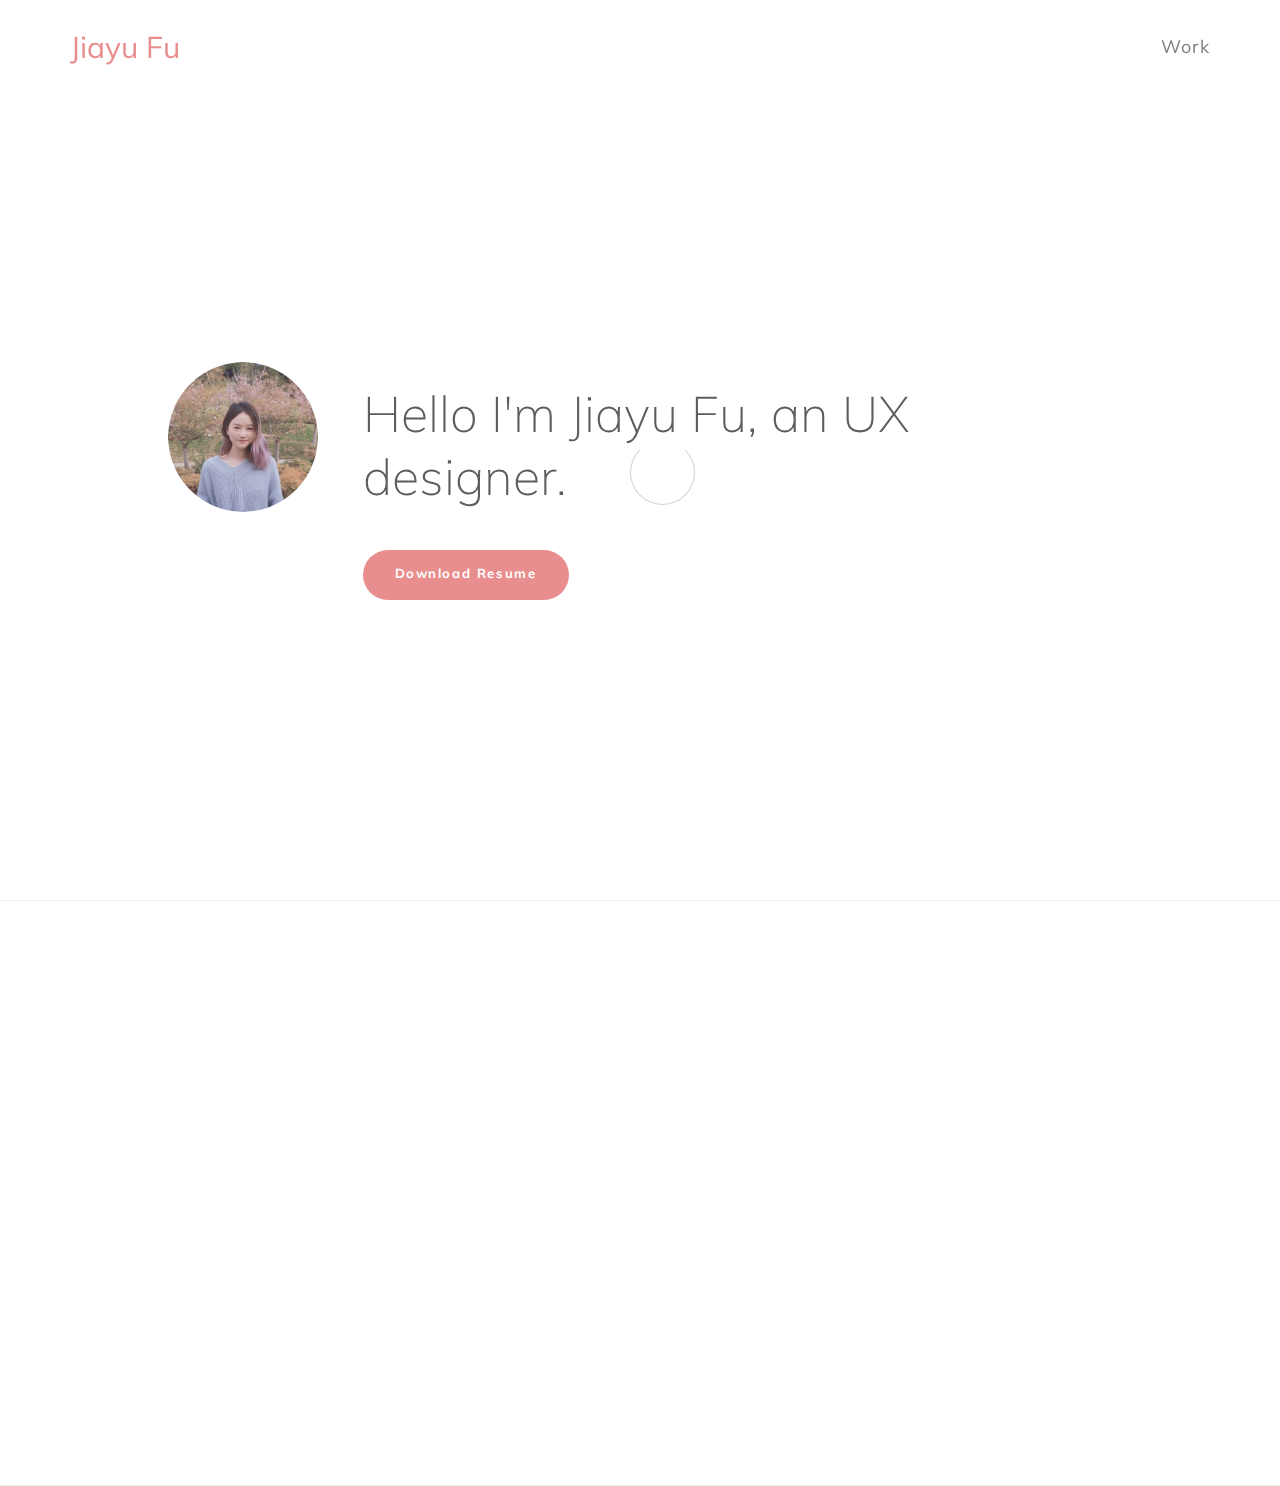
==== commit e9ae41f8: "." ====
--- a/index.html
+++ b/index.html
@@ -62,11 +62,11 @@
      <div class="container">
           <div class="row">
                <div class="col-md-offset-1 col-md-2 col-sm-3">
-                    <img src="732eaa6e-2db0-48dc-b8d8-4484ec74e70f-449442b3-faef-4bd1-9802-9cee99941b9a-v1.png" class="wow fadeInUp img-responsive " data-wow-delay="0.2s" alt="about image">
+                    <img src="images/Mask Group.png" class="wow fadeInUp img-responsive img-circle " data-wow-delay="0.2s" alt="about image">
                </div>
 
                <div class="col-md-8 col-sm-8">
-                    <h1 class="wow fadeInUp" data-wow-delay="0.6s">I'm Jiayu Fu, an UX designer.  </h1>
+                    <h1 class="wow fadeInUp" data-wow-delay="0.6s">Hello I'm Jiayu Fu, an UX designer.  </h1>
                     <a href="JiayuFu resume2.pdf" class="wow fadeInUp btn btn-default section-btn" data-wow-delay="1s">Download Resume</a>
                </div>
 
@@ -115,6 +115,18 @@
 
                <div class="wow fadeInUp col-md-3 col-sm-6" data-wow-delay="0.8s">
                     <!-- WORK THUMB -->
+                    <div class="work-thumb">
+                         <a href="Shopify.html">
+                              <img src="MacBook Pro - 44.png" class="img-responsive" alt="Work">
+                         </a>
+                    </div>
+                    <h4>Shopify Web Page Redesign</h4>
+                    <p>Design System</p>
+                    <h6>Personal Project</h6>
+               </div>
+
+               <div class="wow fadeInUp col-md-3 col-sm-6" data-wow-delay="1.0s">
+                    <!-- WORK THUMB -->
                     <div class="work-thumb1">
                          <a>
                              <img src="images/MacBook Pro - 31 copy.png" class="img-responsive" alt="Work">
--- a/css/style.css
+++ b/css/style.css
@@ -311,8 +311,8 @@
 }
 
 #home img {
-  width: 300px;
-  height: 180px;
+  width: 150px;
+  height: 150px;
 }
 
 
